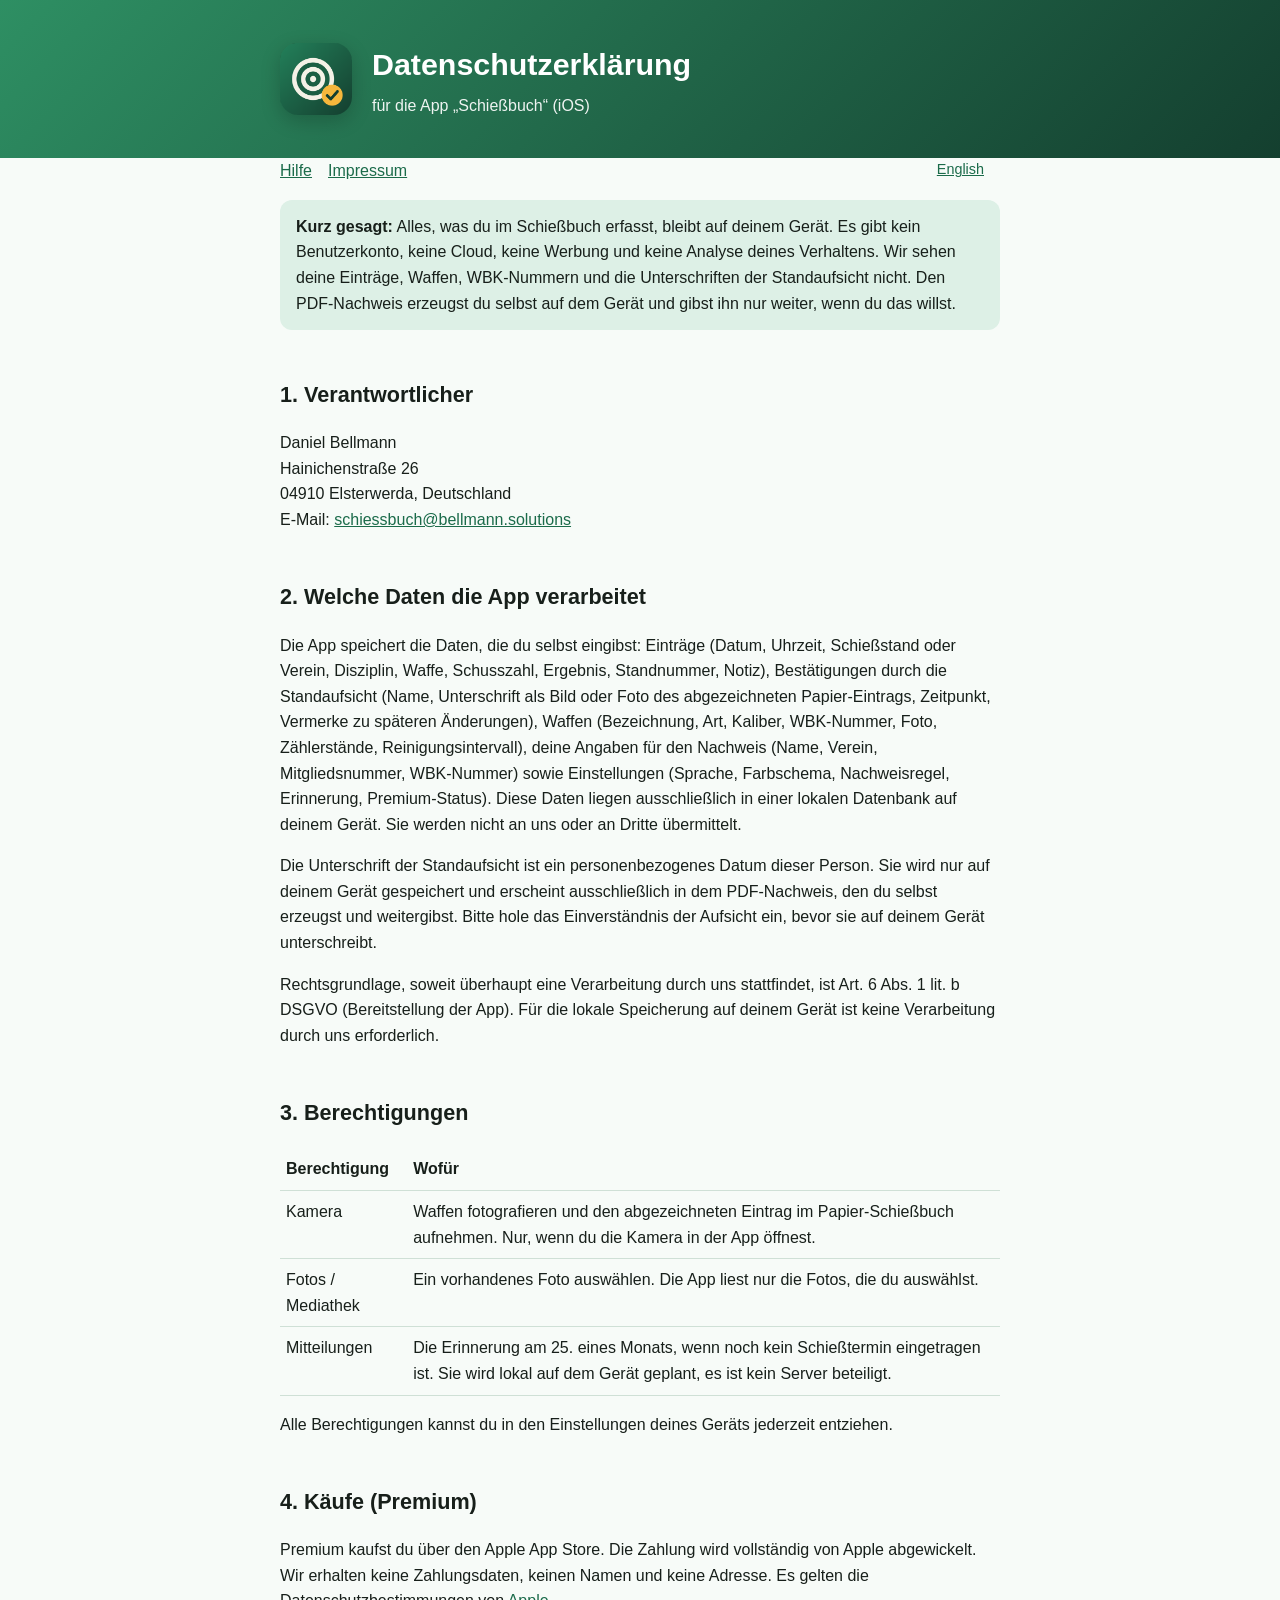
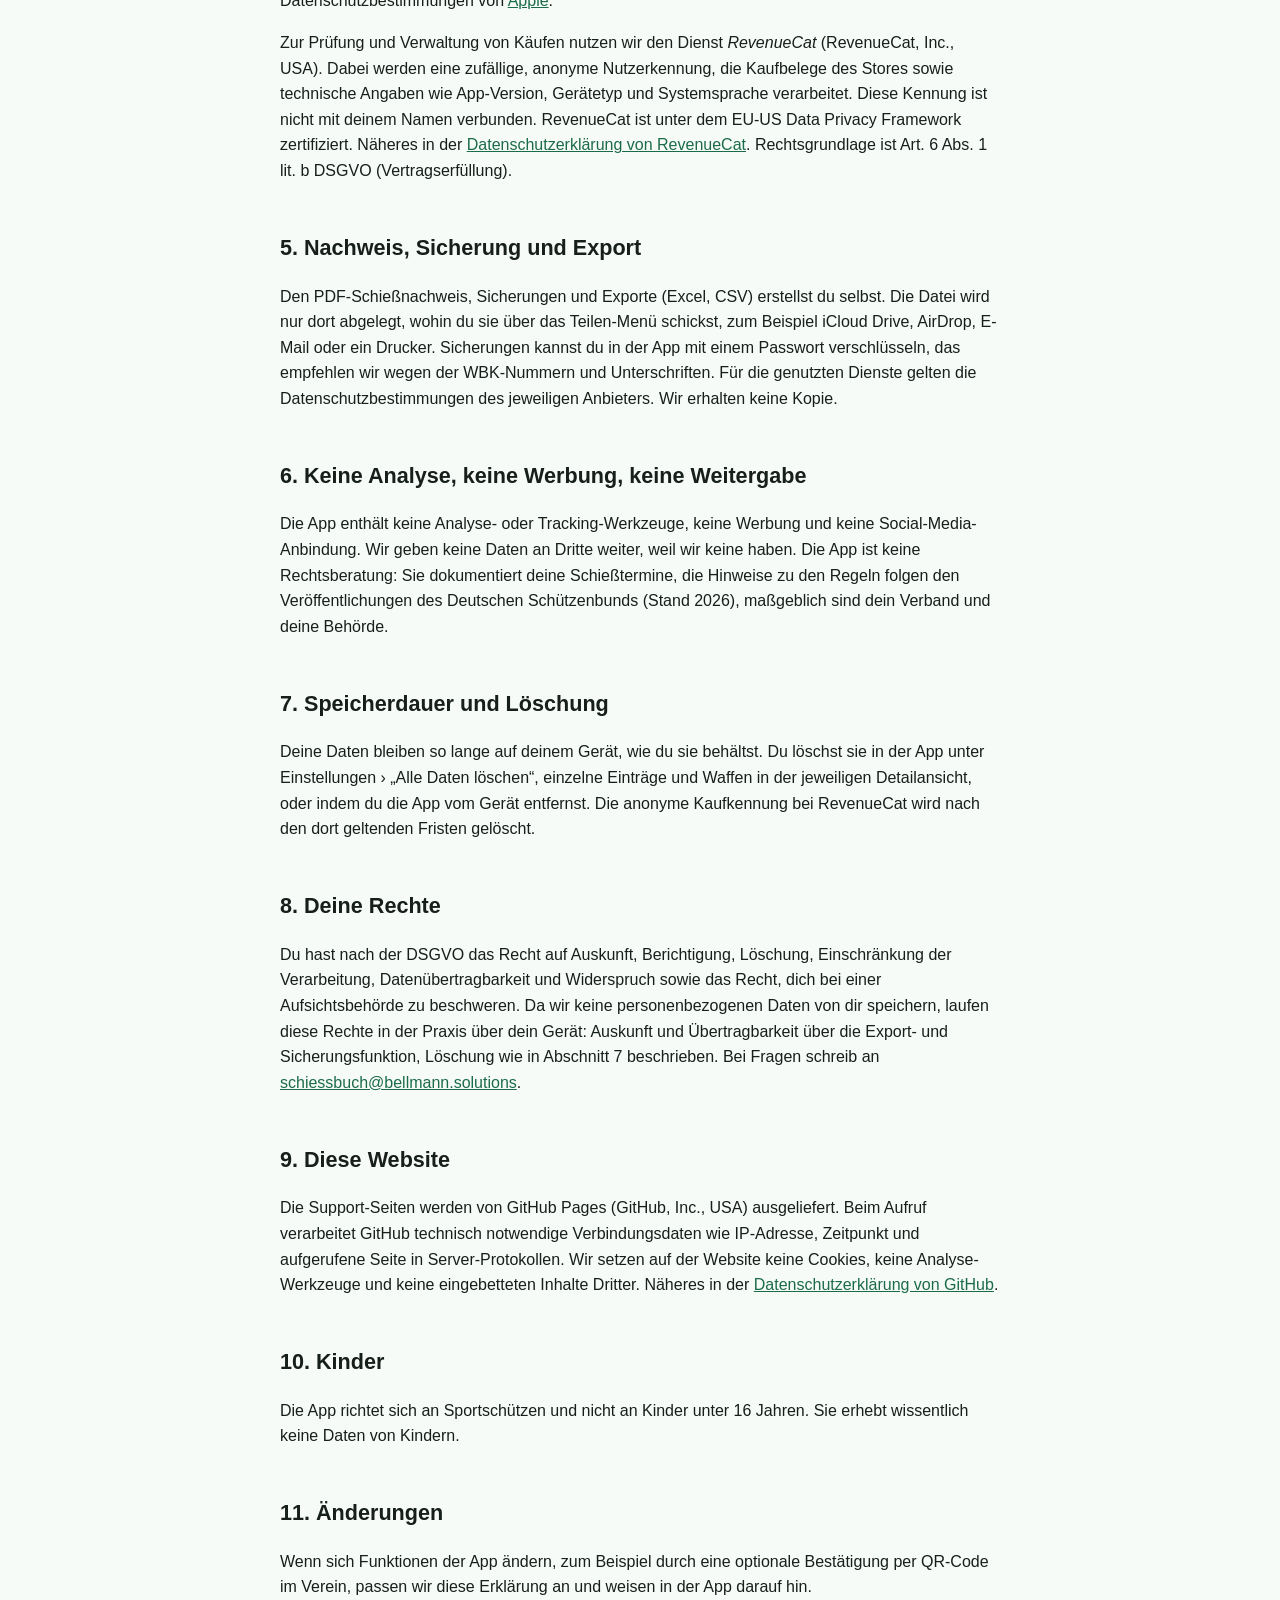
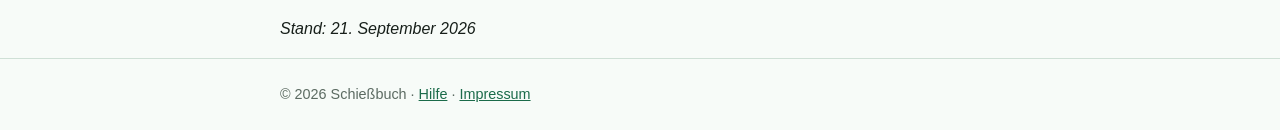
==== datenschutz.html @ 60b38678 "Hilfe, Datenschutz und Impressum der App Schießbuch" ====
<!doctype html>
<html lang="de">
<head>
<meta charset="utf-8">
<meta name="viewport" content="width=device-width, initial-scale=1">
<title>Datenschutzerklärung – Schießbuch</title>
<link rel="stylesheet" href="style.css">
<link rel="icon" href="icon.png">
</head>
<body>
<header><div class="wrap"><img src="icon.png" alt=""><div><h1>Datenschutzerklärung</h1><p>für die App „Schießbuch“ (iOS)</p></div></div></header>
<main class="wrap">
<nav><a href="index.html">Hilfe</a><a href="impressum.html">Impressum</a><span class="lang"><a href="privacy.html">English</a></span></nav>

<p class="note"><strong>Kurz gesagt:</strong> Alles, was du im Schießbuch erfasst, bleibt auf deinem Gerät. Es gibt kein Benutzerkonto, keine Cloud, keine Werbung und keine Analyse deines Verhaltens. Wir sehen deine Einträge, Waffen, WBK-Nummern und die Unterschriften der Standaufsicht nicht. Den PDF-Nachweis erzeugst du selbst auf dem Gerät und gibst ihn nur weiter, wenn du das willst.</p>

<h2>1. Verantwortlicher</h2>
<p>Daniel Bellmann<br>Hainichenstraße 26<br>04910 Elsterwerda, Deutschland<br>E-Mail: <a href="mailto:schiessbuch@bellmann.solutions">schiessbuch@bellmann.solutions</a></p>

<h2>2. Welche Daten die App verarbeitet</h2>
<p>Die App speichert die Daten, die du selbst eingibst: Einträge (Datum, Uhrzeit, Schießstand oder Verein, Disziplin, Waffe, Schusszahl, Ergebnis, Standnummer, Notiz), Bestätigungen durch die Standaufsicht (Name, Unterschrift als Bild oder Foto des abgezeichneten Papier-Eintrags, Zeitpunkt, Vermerke zu späteren Änderungen), Waffen (Bezeichnung, Art, Kaliber, WBK-Nummer, Foto, Zählerstände, Reinigungsintervall), deine Angaben für den Nachweis (Name, Verein, Mitgliedsnummer, WBK-Nummer) sowie Einstellungen (Sprache, Farbschema, Nachweisregel, Erinnerung, Premium-Status). Diese Daten liegen ausschließlich in einer lokalen Datenbank auf deinem Gerät. Sie werden nicht an uns oder an Dritte übermittelt.</p>
<p>Die Unterschrift der Standaufsicht ist ein personenbezogenes Datum dieser Person. Sie wird nur auf deinem Gerät gespeichert und erscheint ausschließlich in dem PDF-Nachweis, den du selbst erzeugst und weitergibst. Bitte hole das Einverständnis der Aufsicht ein, bevor sie auf deinem Gerät unterschreibt.</p>
<p>Rechtsgrundlage, soweit überhaupt eine Verarbeitung durch uns stattfindet, ist Art. 6 Abs. 1 lit. b DSGVO (Bereitstellung der App). Für die lokale Speicherung auf deinem Gerät ist keine Verarbeitung durch uns erforderlich.</p>

<h2>3. Berechtigungen</h2>
<table>
<tr><th>Berechtigung</th><th>Wofür</th></tr>
<tr><td>Kamera</td><td>Waffen fotografieren und den abgezeichneten Eintrag im Papier-Schießbuch aufnehmen. Nur, wenn du die Kamera in der App öffnest.</td></tr>
<tr><td>Fotos / Mediathek</td><td>Ein vorhandenes Foto auswählen. Die App liest nur die Fotos, die du auswählst.</td></tr>
<tr><td>Mitteilungen</td><td>Die Erinnerung am 25. eines Monats, wenn noch kein Schießtermin eingetragen ist. Sie wird lokal auf dem Gerät geplant, es ist kein Server beteiligt.</td></tr>
</table>
<p>Alle Berechtigungen kannst du in den Einstellungen deines Geräts jederzeit entziehen.</p>

<h2>4. Käufe (Premium)</h2>
<p>Premium kaufst du über den Apple App Store. Die Zahlung wird vollständig von Apple abgewickelt. Wir erhalten keine Zahlungsdaten, keinen Namen und keine Adresse. Es gelten die Datenschutzbestimmungen von <a href="https://www.apple.com/legal/privacy/" rel="noopener">Apple</a>.</p>
<p>Zur Prüfung und Verwaltung von Käufen nutzen wir den Dienst <em>RevenueCat</em> (RevenueCat, Inc., USA). Dabei werden eine zufällige, anonyme Nutzerkennung, die Kaufbelege des Stores sowie technische Angaben wie App-Version, Gerätetyp und Systemsprache verarbeitet. Diese Kennung ist nicht mit deinem Namen verbunden. RevenueCat ist unter dem EU-US Data Privacy Framework zertifiziert. Näheres in der <a href="https://www.revenuecat.com/privacy" rel="noopener">Datenschutzerklärung von RevenueCat</a>. Rechtsgrundlage ist Art. 6 Abs. 1 lit. b DSGVO (Vertragserfüllung).</p>

<h2>5. Nachweis, Sicherung und Export</h2>
<p>Den PDF-Schießnachweis, Sicherungen und Exporte (Excel, CSV) erstellst du selbst. Die Datei wird nur dort abgelegt, wohin du sie über das Teilen-Menü schickst, zum Beispiel iCloud Drive, AirDrop, E-Mail oder ein Drucker. Sicherungen kannst du in der App mit einem Passwort verschlüsseln, das empfehlen wir wegen der WBK-Nummern und Unterschriften. Für die genutzten Dienste gelten die Datenschutzbestimmungen des jeweiligen Anbieters. Wir erhalten keine Kopie.</p>

<h2>6. Keine Analyse, keine Werbung, keine Weitergabe</h2>
<p>Die App enthält keine Analyse- oder Tracking-Werkzeuge, keine Werbung und keine Social-Media-Anbindung. Wir geben keine Daten an Dritte weiter, weil wir keine haben. Die App ist keine Rechtsberatung: Sie dokumentiert deine Schießtermine, die Hinweise zu den Regeln folgen den Veröffentlichungen des Deutschen Schützenbunds (Stand 2026), maßgeblich sind dein Verband und deine Behörde.</p>

<h2>7. Speicherdauer und Löschung</h2>
<p>Deine Daten bleiben so lange auf deinem Gerät, wie du sie behältst. Du löschst sie in der App unter Einstellungen › „Alle Daten löschen“, einzelne Einträge und Waffen in der jeweiligen Detailansicht, oder indem du die App vom Gerät entfernst. Die anonyme Kaufkennung bei RevenueCat wird nach den dort geltenden Fristen gelöscht.</p>

<h2>8. Deine Rechte</h2>
<p>Du hast nach der DSGVO das Recht auf Auskunft, Berichtigung, Löschung, Einschränkung der Verarbeitung, Datenübertragbarkeit und Widerspruch sowie das Recht, dich bei einer Aufsichtsbehörde zu beschweren. Da wir keine personenbezogenen Daten von dir speichern, laufen diese Rechte in der Praxis über dein Gerät: Auskunft und Übertragbarkeit über die Export- und Sicherungsfunktion, Löschung wie in Abschnitt 7 beschrieben. Bei Fragen schreib an <a href="mailto:schiessbuch@bellmann.solutions">schiessbuch@bellmann.solutions</a>.</p>

<h2>9. Diese Website</h2>
<p>Die Support-Seiten werden von GitHub Pages (GitHub, Inc., USA) ausgeliefert. Beim Aufruf verarbeitet GitHub technisch notwendige Verbindungsdaten wie IP-Adresse, Zeitpunkt und aufgerufene Seite in Server-Protokollen. Wir setzen auf der Website keine Cookies, keine Analyse-Werkzeuge und keine eingebetteten Inhalte Dritter. Näheres in der <a href="https://docs.github.com/site-policy/privacy-policies/github-general-privacy-statement" rel="noopener">Datenschutzerklärung von GitHub</a>.</p>

<h2>10. Kinder</h2>
<p>Die App richtet sich an Sportschützen und nicht an Kinder unter 16 Jahren. Sie erhebt wissentlich keine Daten von Kindern.</p>

<h2>11. Änderungen</h2>
<p>Wenn sich Funktionen der App ändern, zum Beispiel durch eine optionale Bestätigung per QR-Code im Verein, passen wir diese Erklärung an und weisen in der App darauf hin.</p>

<p><em>Stand: 21. September 2026</em></p>
</main>
<footer><div class="wrap">© 2026 Schießbuch · <a href="index.html">Hilfe</a> · <a href="impressum.html">Impressum</a></div></footer>
</body>
</html>
---- style.css ----
:root { --accent: #1B6B4A; --accent-soft: #DDF0E6; --text: #171f1a; --muted: #5c6b62; --bg: #f7fbf8; }
* { box-sizing: border-box; }
body { margin: 0; font-family: -apple-system, BlinkMacSystemFont, "Segoe UI", Roboto, Helvetica, Arial, sans-serif; color: var(--text); background: var(--bg); line-height: 1.6; }
header { background: linear-gradient(135deg, #2E8F63, #143F2F); color: #fff; padding: 40px 20px; }
header .wrap { display: flex; align-items: center; gap: 20px; }
header img { width: 72px; height: 72px; border-radius: 18px; box-shadow: 0 6px 20px rgba(0,0,0,.2); }
header h1 { margin: 0; font-size: 1.9rem; }
header p { margin: 4px 0 0; opacity: .92; }
.wrap { max-width: 760px; margin: 0 auto; padding: 0 20px; }
main { padding: 32px 0 64px; }
h2 { margin-top: 2.2em; font-size: 1.35rem; }
h3 { margin-top: 1.6em; font-size: 1.05rem; }
details { border: 1px solid #cfe0d6; border-radius: 12px; padding: 12px 16px; margin: 10px 0; background: #fff; }
summary { cursor: pointer; font-weight: 600; }
details p { margin: 10px 0 0; color: var(--muted); }
a { color: var(--accent); }
.note { background: var(--accent-soft); border-radius: 12px; padding: 14px 16px; }
nav a { margin-right: 16px; }
footer { color: var(--muted); font-size: .9rem; padding: 24px 0; border-top: 1px solid #cfe0d6; }
.lang { float: right; font-size: .9rem; }
table { border-collapse: collapse; width: 100%; }
td, th { text-align: left; padding: 8px 6px; border-bottom: 1px solid #cfe0d6; vertical-align: top; }
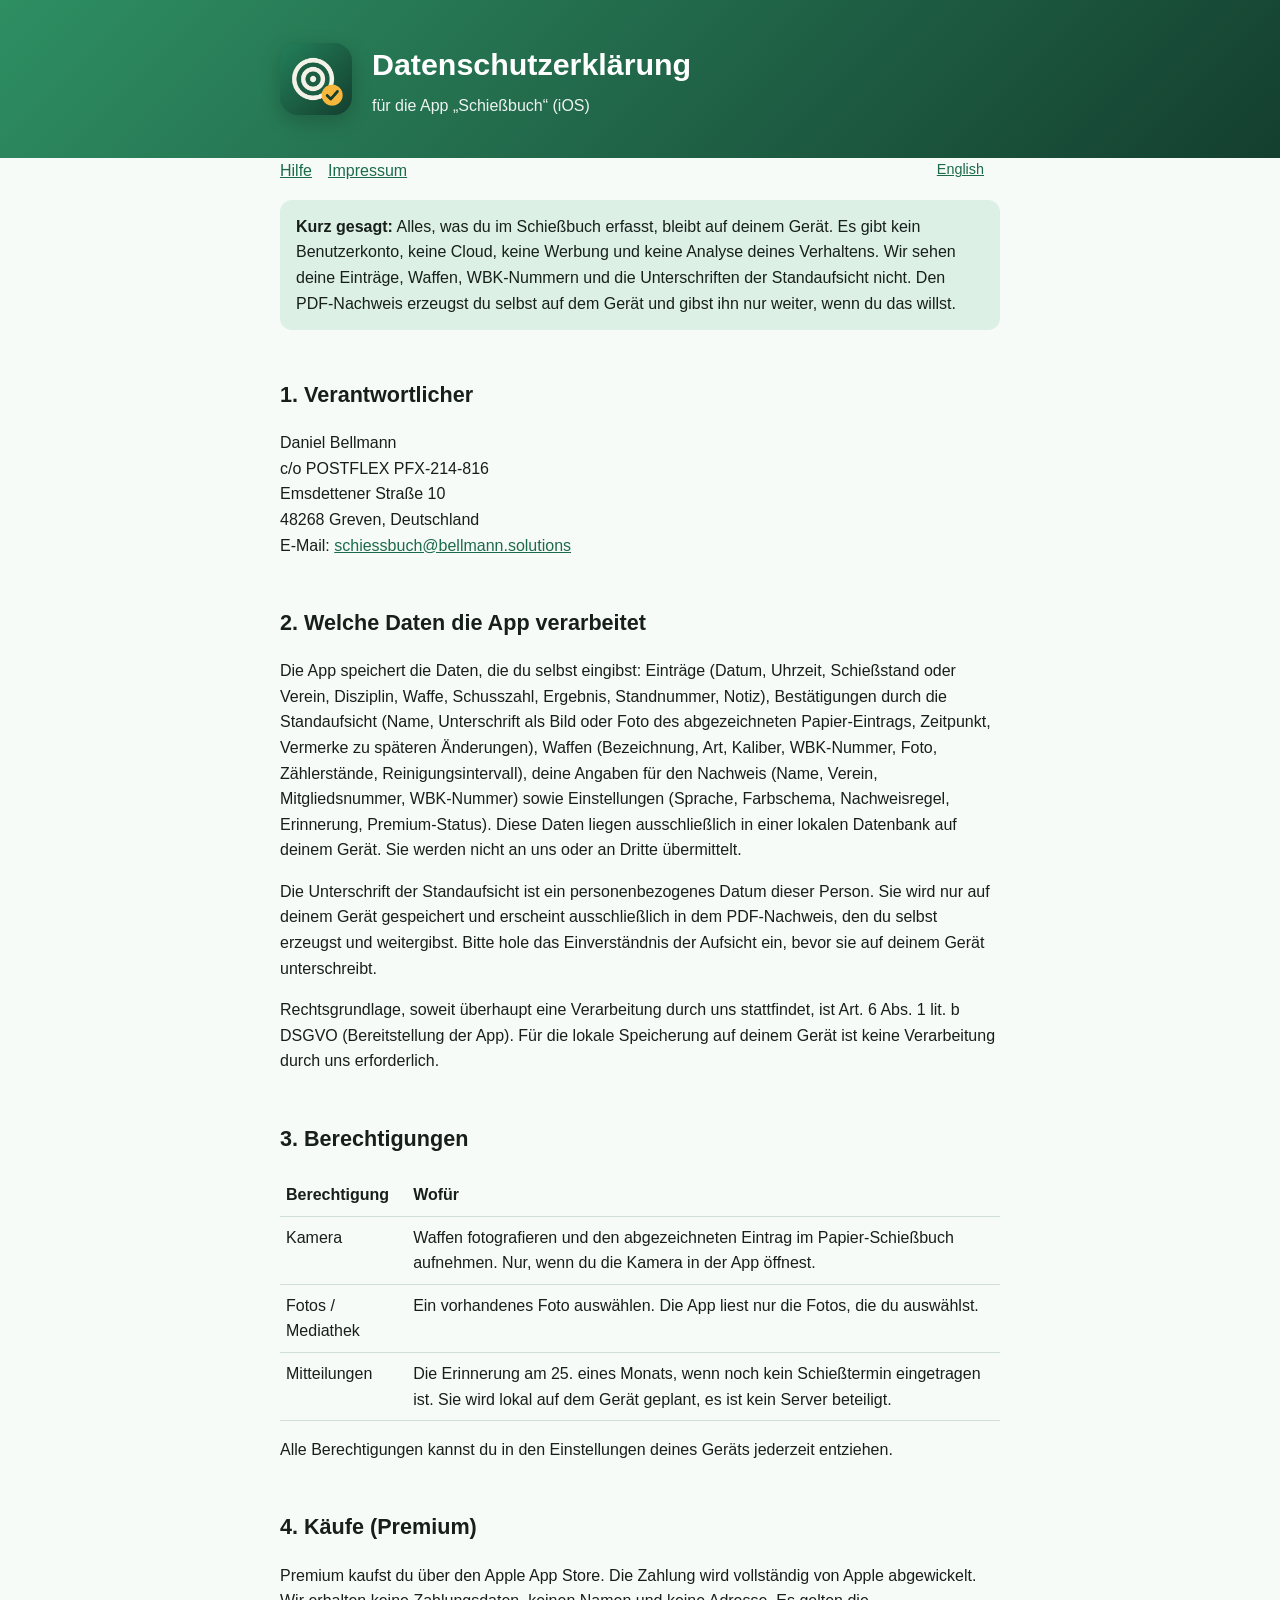
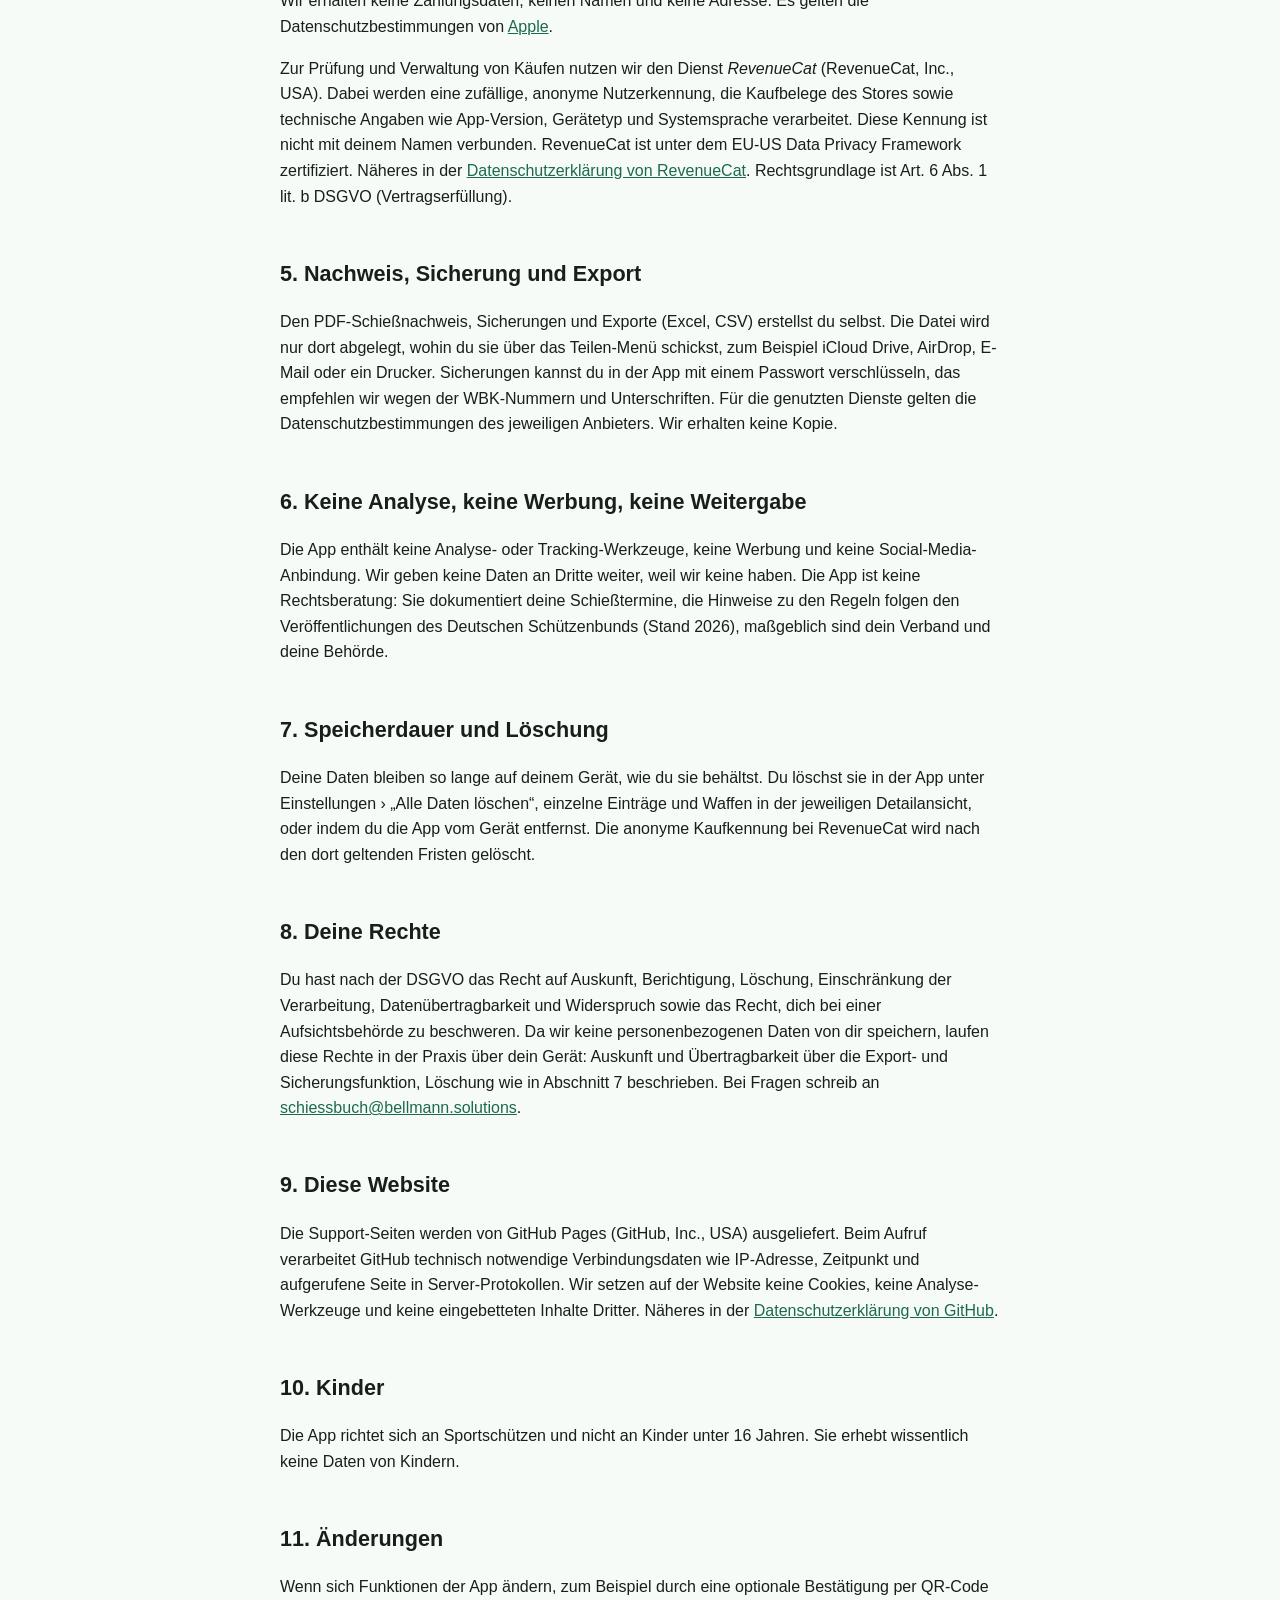
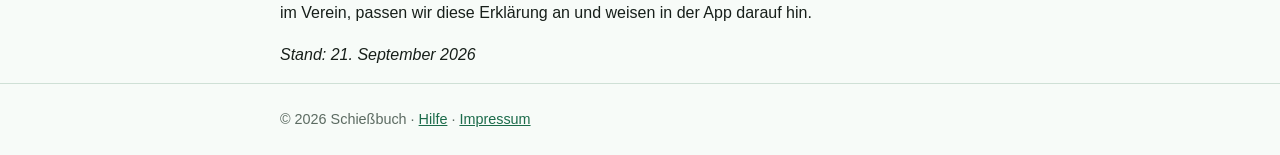
==== commit 71b68e7d: "Impressum: Geschäftsadresse statt Privatanschrift In Impressum, Datenschutzerklärung und der englisc" ====
--- a/datenschutz.html
+++ b/datenschutz.html
@@ -15,7 +15,7 @@
 <p class="note"><strong>Kurz gesagt:</strong> Alles, was du im Schießbuch erfasst, bleibt auf deinem Gerät. Es gibt kein Benutzerkonto, keine Cloud, keine Werbung und keine Analyse deines Verhaltens. Wir sehen deine Einträge, Waffen, WBK-Nummern und die Unterschriften der Standaufsicht nicht. Den PDF-Nachweis erzeugst du selbst auf dem Gerät und gibst ihn nur weiter, wenn du das willst.</p>
 
 <h2>1. Verantwortlicher</h2>
-<p>Daniel Bellmann<br>Hainichenstraße 26<br>04910 Elsterwerda, Deutschland<br>E-Mail: <a href="mailto:schiessbuch@bellmann.solutions">schiessbuch@bellmann.solutions</a></p>
+<p>Daniel Bellmann<br>c/o POSTFLEX PFX-214-816<br>Emsdettener Straße 10<br>48268 Greven, Deutschland<br>E-Mail: <a href="mailto:schiessbuch@bellmann.solutions">schiessbuch@bellmann.solutions</a></p>
 
 <h2>2. Welche Daten die App verarbeitet</h2>
 <p>Die App speichert die Daten, die du selbst eingibst: Einträge (Datum, Uhrzeit, Schießstand oder Verein, Disziplin, Waffe, Schusszahl, Ergebnis, Standnummer, Notiz), Bestätigungen durch die Standaufsicht (Name, Unterschrift als Bild oder Foto des abgezeichneten Papier-Eintrags, Zeitpunkt, Vermerke zu späteren Änderungen), Waffen (Bezeichnung, Art, Kaliber, WBK-Nummer, Foto, Zählerstände, Reinigungsintervall), deine Angaben für den Nachweis (Name, Verein, Mitgliedsnummer, WBK-Nummer) sowie Einstellungen (Sprache, Farbschema, Nachweisregel, Erinnerung, Premium-Status). Diese Daten liegen ausschließlich in einer lokalen Datenbank auf deinem Gerät. Sie werden nicht an uns oder an Dritte übermittelt.</p>
